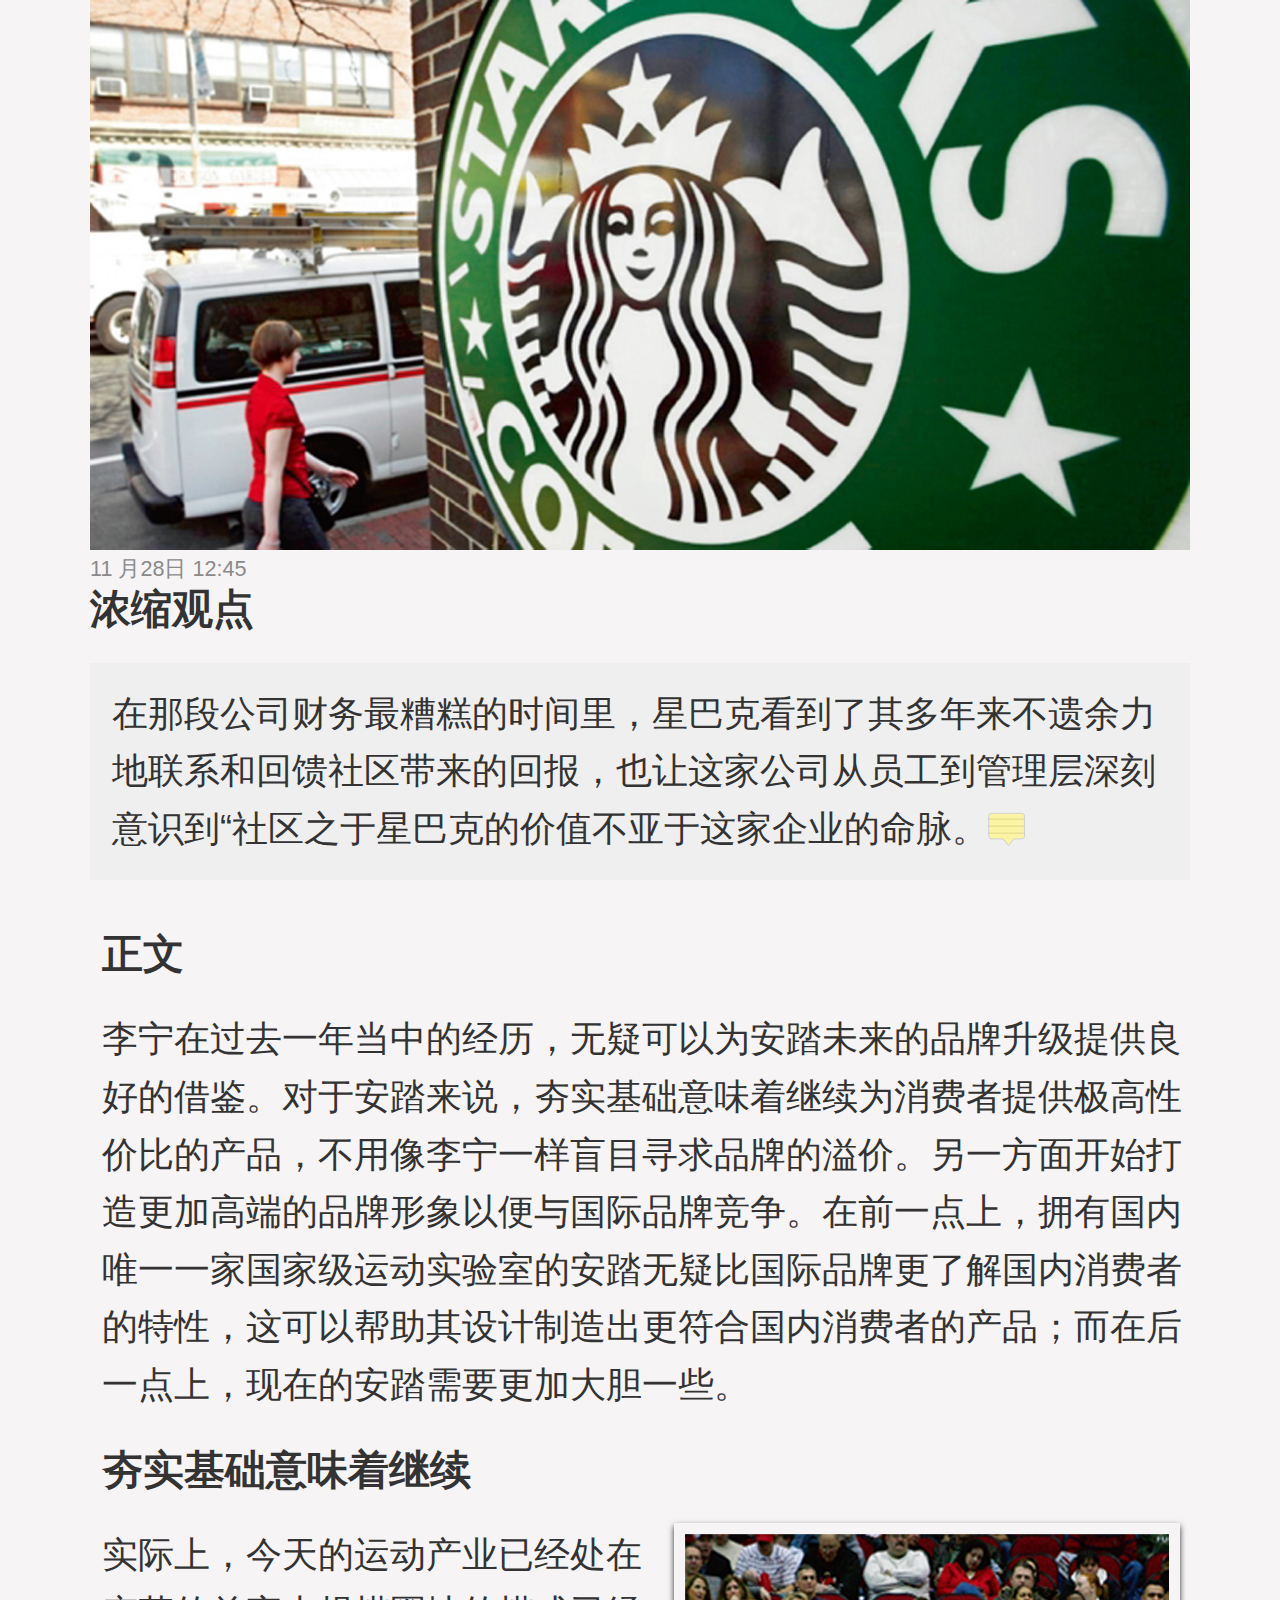
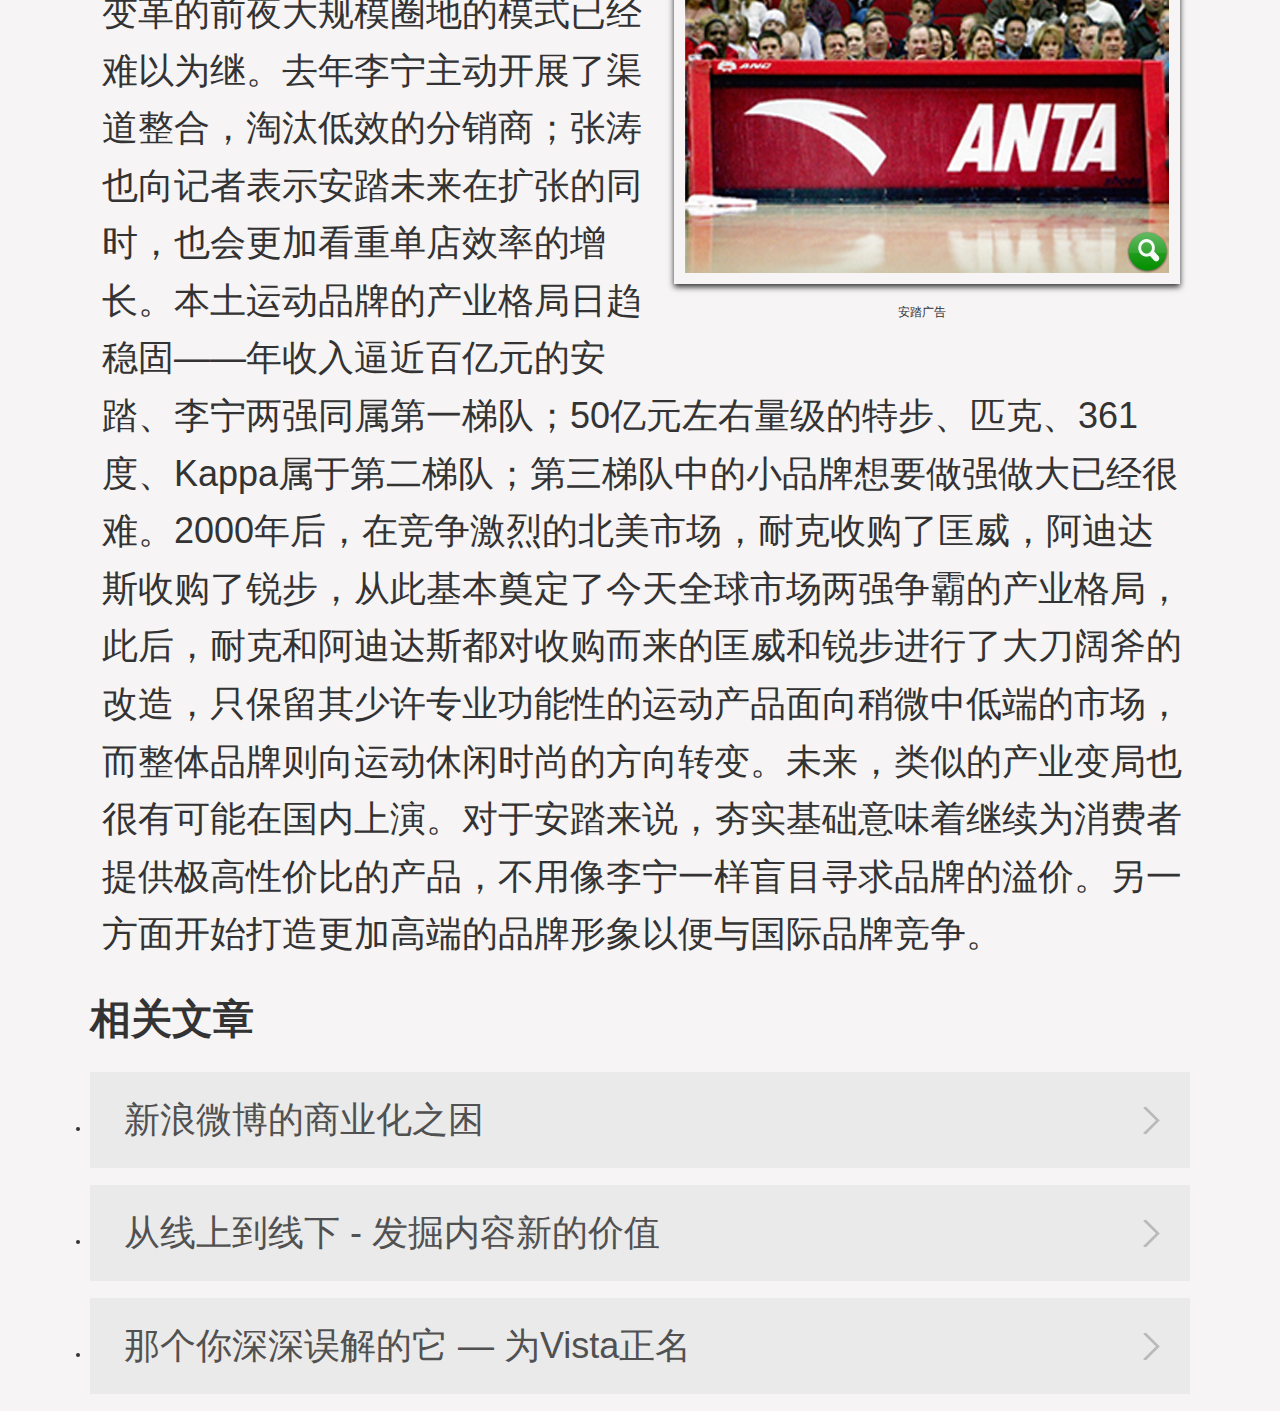
==== article for ipad/index.html @ aa581da0 "beta version release" ====
<!DOCTYPE HTML>
<html>
<head>
  <title></title>
  <link rel="stylesheet" href="style.css">
  <meta charset="UTF-8" />
  <meta name="viewport" content="width=device-width"> 
</head>
<body>
<!-- here start -->

<div class="article-content">
  <img src="images/img1.png" alt="" class="top-img">
  <div class="meta-time">11 月28日  12:45</div>
  
  <div class="viewpoint">
    <div class="strong">浓缩观点</div>
    <div class="viewpoint-text">在那段公司财务最糟糕的时间里，星巴克看到了其多年来不遗余力地联系和回馈社区带来的回报，也让这家公司从员工到管理层深刻意识到“社区之于星巴克的价值不亚于这家企业的命脉。
      <a href="##" class="share">share</a></div>
  </div>
  
  <div class="main-content">
    <div class="strong">正文</div>
    <div class="main-content-text">
      <p>李宁在过去一年当中的经历，无疑可以为安踏未来的品牌升级提供良好的借鉴。对于安踏来说，夯实基础意味着继续为消费者提供极高性价比的产品，不用像李宁一样盲目寻求品牌的溢价。另一方面开始打造更加高端的品牌形象以便与国际品牌竞争。在前一点上，拥有国内唯一一家国家级运动实验室的安踏无疑比国际品牌更了解国内消费者的特性，这可以帮助其设计制造出更符合国内消费者的产品；而在后一点上，现在的安踏需要更加大胆一些。</p>
      <strong>夯实基础意味着继续</strong>
      <div class="img-box">
        <div class="img-content">
          <img src="images/img2.png" alt="">
          <a href="##" class="more"></a>
        </div>
        <div class="img-des">安踏广告</div>
      </div>
      <p>实际上，今天的运动产业已经处在变革的前夜大规模圈地的模式已经难以为继。去年李宁主动开展了渠道整合，淘汰低效的分销商；张涛也向记者表示安踏未来在扩张的同时，也会更加看重单店效率的增长。本土运动品牌的产业格局日趋稳固——年收入逼近百亿元的安踏、李宁两强同属第一梯队；50亿元左右量级的特步、匹克、361度、Kappa属于第二梯队；第三梯队中的小品牌想要做强做大已经很难。2000年后，在竞争激烈的北美市场，耐克收购了匡威，阿迪达斯收购了锐步，从此基本奠定了今天全球市场两强争霸的产业格局，此后，耐克和阿迪达斯都对收购而来的匡威和锐步进行了大刀阔斧的改造，只保留其少许专业功能性的运动产品面向稍微中低端的市场，而整体品牌则向运动休闲时尚的方向转变。未来，类似的产业变局也很有可能在国内上演。对于安踏来说，夯实基础意味着继续为消费者提供极高性价比的产品，不用像李宁一样盲目寻求品牌的溢价。另一方面开始打造更加高端的品牌形象以便与国际品牌竞争。
</p>
    </div>
  </div>
  <div class="strong">相关文章</div>
  <ul class="related-article">
    <li><a href="##">新浪微博的商业化之困<i>></i></a></li>
    <li><a href="##">从线上到线下 - 发掘内容新的价值<i>></i></a></li>
    <li><a href="##">那个你深深误解的它 — 为Vista正名<i>></i></a></li>
  </ul>

</div>

<!-- here ends -->
</body>
</html>
---- article for ipad/style.css ----
body {
  margin: 0;
  font-family: "Helvetica Neue", Helvetica, Arial, sans-serif;
  font-size: 12px;
  color: #333333;
  background-color: #f6f4f5;
  width:1100px;
  margin:0 auto;
}


a {
  color: #0088cc;
  text-decoration: none;
}

a:hover {
  color: #005580;
  text-decoration: underline;
}






/* start here */


/*!
 * Bootstrap v2.0.4 base.css
 */

article,
aside,
details,
figcaption,
figure,
footer,
header,
hgroup,
nav,
section {
  display: block;
}

audio,
canvas,
video {
  display: inline-block;
  *display: inline;
  *zoom: 1;
}

audio:not([controls]) {
  display: none;
}

html {
  font-size: 100%;
  -webkit-text-size-adjust: 100%;
      -ms-text-size-adjust: 100%;
}

a:focus {
  outline: thin dotted #333;
  outline: 5px auto -webkit-focus-ring-color;
  outline-offset: -2px;
}

a:hover,
a:active {
  outline: 0;
}

sub,
sup {
  position: relative;
  font-size: 75%;
  line-height: 0;
  vertical-align: baseline;
}

sup {
  top: -0.5em;
}

sub {
  bottom: -0.25em;
}

img {
  max-width: 100%;
  vertical-align: middle;
  border: 0;
  -ms-interpolation-mode: bicubic;
}

#map_canvas img {
  max-width: none;
}

button,
input,
select,
textarea {
  margin: 0;
  font-size: 100%;
  vertical-align: middle;
}

button,
input {
  *overflow: visible;
  line-height: normal;
}

button::-moz-focus-inner,
input::-moz-focus-inner {
  padding: 0;
  border: 0;
}

button,
input[type="button"],
input[type="reset"],
input[type="submit"] {
  cursor: pointer;
  -webkit-appearance: button;
}

input[type="search"] {
  -webkit-box-sizing: content-box;
     -moz-box-sizing: content-box;
          box-sizing: content-box;
  -webkit-appearance: textfield;
}

input[type="search"]::-webkit-search-decoration,
input[type="search"]::-webkit-search-cancel-button {
  -webkit-appearance: none;
}

textarea {
  overflow: auto;
  vertical-align: top;
}

.clearfix {
  *zoom: 1;
}

.clearfix:before,
.clearfix:after {
  display: table;
  content: "";
}

.clearfix:after {
  clear: both;
}

.hide-text {
  font: 0/0 a;
  color: transparent;
  text-shadow: none;
  background-color: transparent;
  border: 0;
}

.input-block-level {
  display: block;
  width: 100%;
  min-height: 28px;
  -webkit-box-sizing: border-box;
     -moz-box-sizing: border-box;
      -ms-box-sizing: border-box;
          box-sizing: border-box;
}


.article-content{}
.article-content .top-img{width:100%;}
.article-content .meta-time{    color: #8A8A8A;
    font-size: 1.8em;
    line-height: 1.8em;}
.article-content .viewpoint{}
.article-content .strong{      font-size: 3.4em;
    font-weight: bolder;
    line-height: 100%;
    margin-bottom: 0.8em;}
.article-content .img-box{margin-bottom: 20px;    float: right;}

.article-content .img-box img{       box-shadow: 0 3px 6px rgba(0, 0, 0, 0.8);
    padding: 11px;
    width: 484px;}

.article-content .img-box .img-content{    margin: 0 0 20px 20px;
    position: relative;
    width: 516px;}
.article-content .img-box .more
    {        background: url("images/search.png") no-repeat scroll 0 0 transparent;
    bottom: 10px;
    height: 43px;
    position: absolute;
    right: 20px;
    width: 44px;}

.article-content .img-box .img-des{text-align: center;}
.article-content .viewpoint-text{    background-color: #EFEFEF;
    font-size: 3em;
    line-height: 160%;position: relative;
    margin-bottom: 1.5em;
    padding: 22px;}
.article-content .share{    background: url("images/share.png") no-repeat scroll 0 12px transparent;
    display: inline-block;
    position: absolute;
    text-indent: -9999px;
    width: 44px;}
.article-content .main-content{padding-left: 1em;}
.article-content .main-content p{    font-size: 3em;
    line-height: 160%;}
.article-content .main-content strong{    font-size: 3.4em;
    font-weight: bolder;
    line-height: 100%;display: inherit;
    margin-bottom: 0.8em;}
.article-content ul.related-article{padding-left: 1em;padding: 0;}
.article-content ul.related-article li a{     background: #EAEAEA;
    font-size: 3em;
    line-height: 100%;
    list-style: none outside none;
    margin-bottom: 17px;
    padding: 30px 0 30px 34px;position: relative;}
.article-content ul.related-article li a:hover{
  background:#ff2222;
  color: #ffffff;
}
.article-content ul.related-article li i{    background: url("images/arrow-r.png") no-repeat scroll right center transparent;
    position: absolute;
    right: 30px;
    text-indent: -9999px;
    width: 24px;
}
.article-content ul.related-article li a{
display: inherit;
color:#515151;
}
.article-content ul.related-article li a:hover{
text-decoration: none;
}
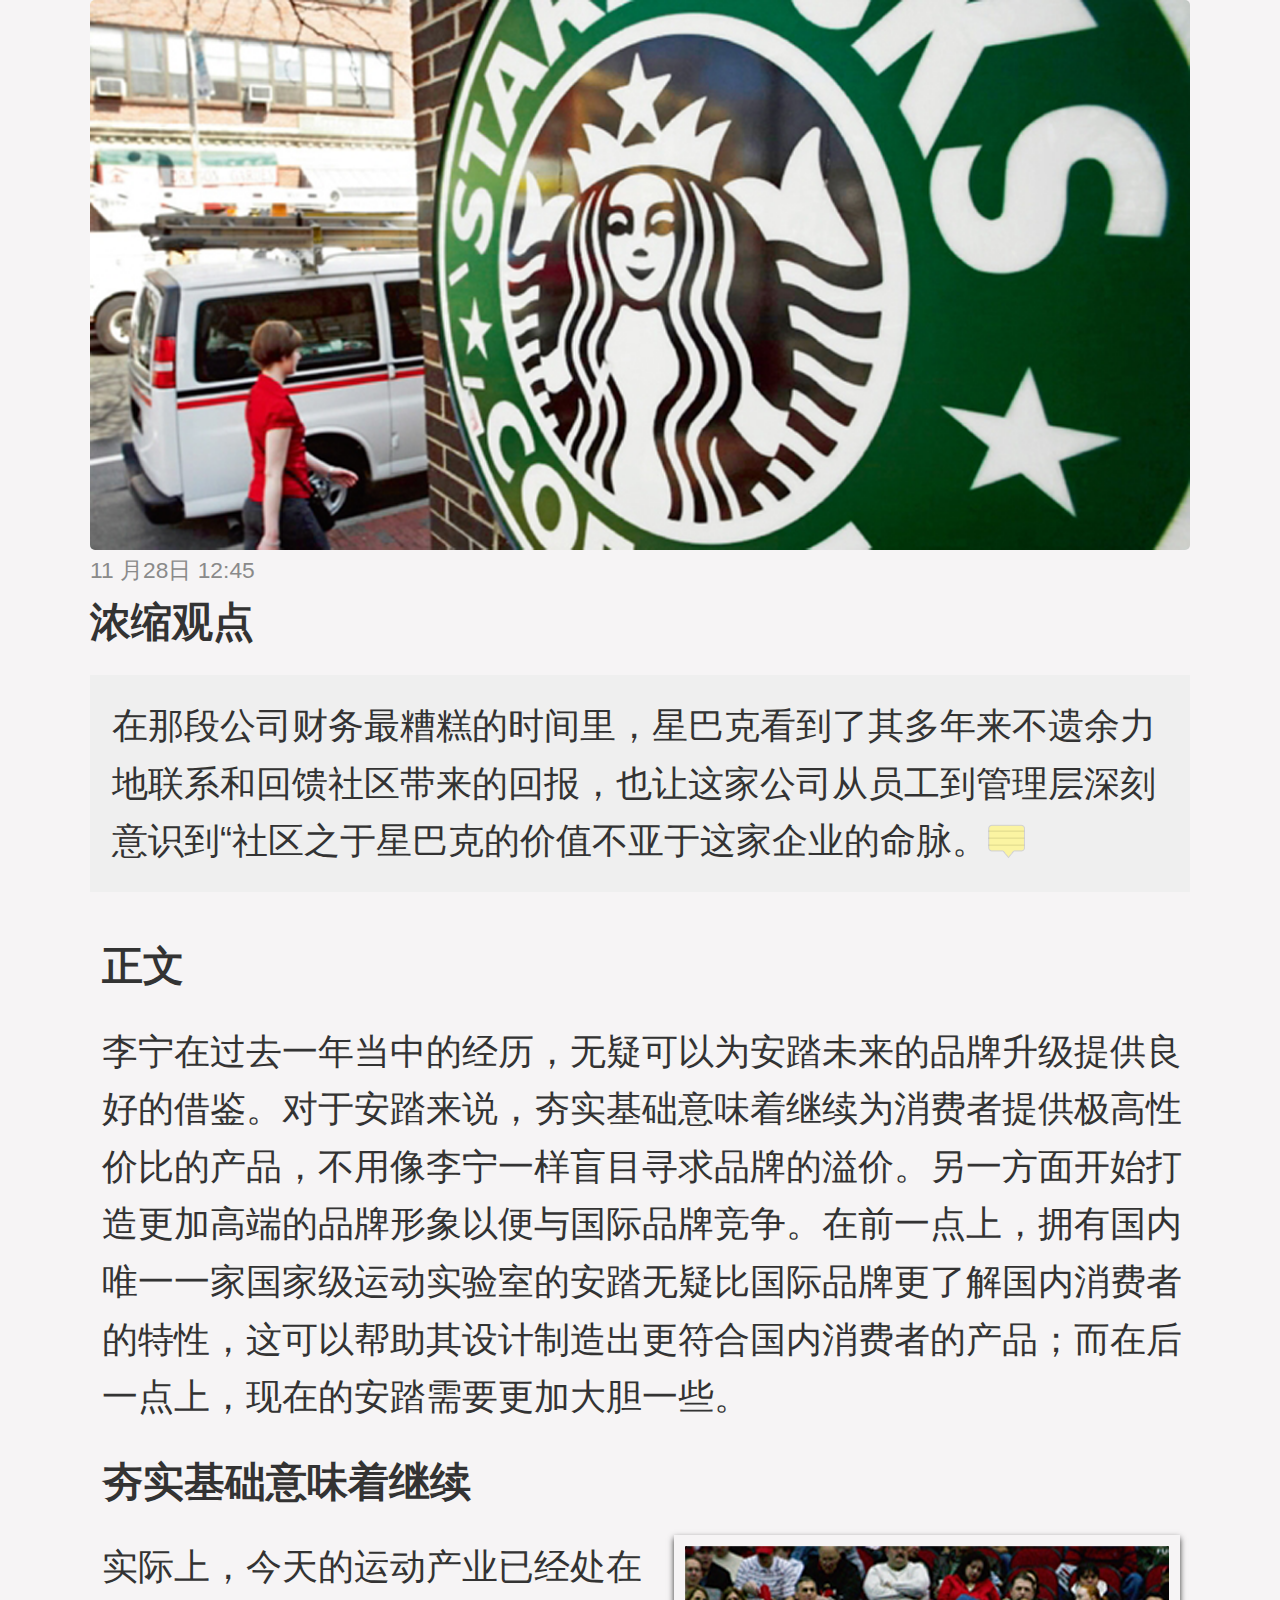
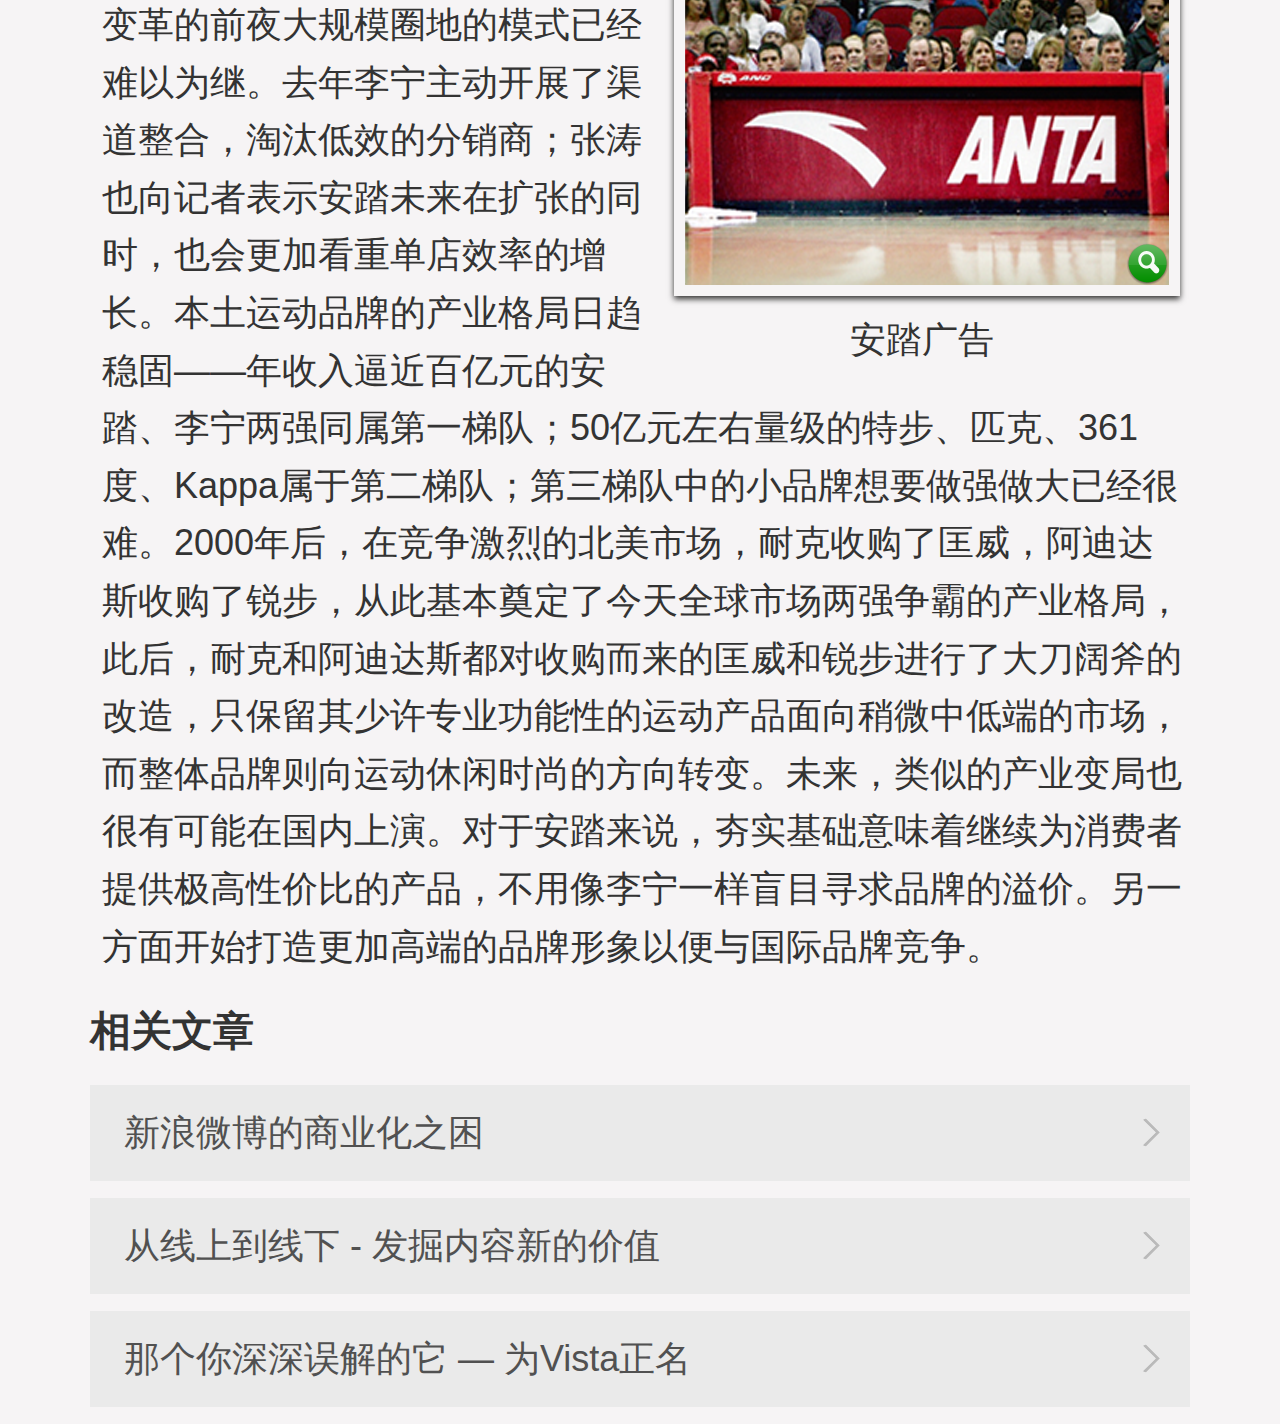
==== commit 8947fb0b: "beta 1.0" ====
--- a/article for ipad/index.html
+++ b/article for ipad/index.html
@@ -4,46 +4,62 @@
   <title></title>
   <link rel="stylesheet" href="style.css">
   <meta charset="UTF-8" />
-  <meta name="viewport" content="width=device-width"> 
-</head>
+  <meta name="viewport" content="width=device-width"></head>
 <body>
-<!-- here start -->
+  <!-- here start -->
 
-<div class="article-content">
-  <img src="images/img1.png" alt="" class="top-img">
-  <div class="meta-time">11 月28日  12:45</div>
-  
-  <div class="viewpoint">
-    <div class="strong">浓缩观点</div>
-    <div class="viewpoint-text">在那段公司财务最糟糕的时间里，星巴克看到了其多年来不遗余力地联系和回馈社区带来的回报，也让这家公司从员工到管理层深刻意识到“社区之于星巴克的价值不亚于这家企业的命脉。
-      <a href="##" class="share">share</a></div>
+  <div class="article-content">
+    <img src="images/img1.png" alt="" class="top-img">
+    <div class="meta-time">11 月28日 12:45</div>
+    <div class="viewpoint">
+      <div class="strong">浓缩观点</div>
+      <div class="viewpoint-text">
+        在那段公司财务最糟糕的时间里，星巴克看到了其多年来不遗余力地联系和回馈社区带来的回报，也让这家公司从员工到管理层深刻意识到“社区之于星巴克的价值不亚于这家企业的命脉。
+        <a href="##" class="share">share</a>
+      </div>
+    </div>
+    <div class="main-content">
+      <div class="strong">正文</div>
+      <div class="main-content-text">
+        <p>
+          李宁在过去一年当中的经历，无疑可以为安踏未来的品牌升级提供良好的借鉴。对于安踏来说，夯实基础意味着继续为消费者提供极高性价比的产品，不用像李宁一样盲目寻求品牌的溢价。另一方面开始打造更加高端的品牌形象以便与国际品牌竞争。在前一点上，拥有国内唯一一家国家级运动实验室的安踏无疑比国际品牌更了解国内消费者的特性，这可以帮助其设计制造出更符合国内消费者的产品；而在后一点上，现在的安踏需要更加大胆一些。
+        </p> <strong>夯实基础意味着继续</strong>
+
+        <div class="img-box">
+          <div class="img-content">
+            <img src="images/img2.png" alt="">
+            <a href="##" class="more"></a>
+          </div>
+          <div class="img-des">安踏广告</div>
+        </div>
+        
+        <p>
+          实际上，今天的运动产业已经处在变革的前夜大规模圈地的模式已经难以为继。去年李宁主动开展了渠道整合，淘汰低效的分销商；张涛也向记者表示安踏未来在扩张的同时，也会更加看重单店效率的增长。本土运动品牌的产业格局日趋稳固——年收入逼近百亿元的安踏、李宁两强同属第一梯队；50亿元左右量级的特步、匹克、361度、Kappa属于第二梯队；第三梯队中的小品牌想要做强做大已经很难。2000年后，在竞争激烈的北美市场，耐克收购了匡威，阿迪达斯收购了锐步，从此基本奠定了今天全球市场两强争霸的产业格局，此后，耐克和阿迪达斯都对收购而来的匡威和锐步进行了大刀阔斧的改造，只保留其少许专业功能性的运动产品面向稍微中低端的市场，而整体品牌则向运动休闲时尚的方向转变。未来，类似的产业变局也很有可能在国内上演。对于安踏来说，夯实基础意味着继续为消费者提供极高性价比的产品，不用像李宁一样盲目寻求品牌的溢价。另一方面开始打造更加高端的品牌形象以便与国际品牌竞争。
+        </p>
+      </div>
+    </div>
+    <div class="strong">相关文章</div>
+    <ul class="related-article">
+      <li>
+        <a href="##">
+          新浪微博的商业化之困 <i>></i>
+        </a>
+      </li>
+      <li>
+        <a href="##">
+          从线上到线下 - 发掘内容新的价值 <i>></i>
+        </a>
+      </li>
+      <li>
+        <a href="##">
+          那个你深深误解的它 — 为Vista正名
+          <i>></i>
+        </a>
+      </li>
+    </ul>
+
   </div>
-  
-  <div class="main-content">
-    <div class="strong">正文</div>
-    <div class="main-content-text">
-      <p>李宁在过去一年当中的经历，无疑可以为安踏未来的品牌升级提供良好的借鉴。对于安踏来说，夯实基础意味着继续为消费者提供极高性价比的产品，不用像李宁一样盲目寻求品牌的溢价。另一方面开始打造更加高端的品牌形象以便与国际品牌竞争。在前一点上，拥有国内唯一一家国家级运动实验室的安踏无疑比国际品牌更了解国内消费者的特性，这可以帮助其设计制造出更符合国内消费者的产品；而在后一点上，现在的安踏需要更加大胆一些。</p>
-      <strong>夯实基础意味着继续</strong>
-      <div class="img-box">
-        <div class="img-content">
-          <img src="images/img2.png" alt="">
-          <a href="##" class="more"></a>
-        </div>
-        <div class="img-des">安踏广告</div>
-      </div>
-      <p>实际上，今天的运动产业已经处在变革的前夜大规模圈地的模式已经难以为继。去年李宁主动开展了渠道整合，淘汰低效的分销商；张涛也向记者表示安踏未来在扩张的同时，也会更加看重单店效率的增长。本土运动品牌的产业格局日趋稳固——年收入逼近百亿元的安踏、李宁两强同属第一梯队；50亿元左右量级的特步、匹克、361度、Kappa属于第二梯队；第三梯队中的小品牌想要做强做大已经很难。2000年后，在竞争激烈的北美市场，耐克收购了匡威，阿迪达斯收购了锐步，从此基本奠定了今天全球市场两强争霸的产业格局，此后，耐克和阿迪达斯都对收购而来的匡威和锐步进行了大刀阔斧的改造，只保留其少许专业功能性的运动产品面向稍微中低端的市场，而整体品牌则向运动休闲时尚的方向转变。未来，类似的产业变局也很有可能在国内上演。对于安踏来说，夯实基础意味着继续为消费者提供极高性价比的产品，不用像李宁一样盲目寻求品牌的溢价。另一方面开始打造更加高端的品牌形象以便与国际品牌竞争。
-</p>
-    </div>
-  </div>
-  <div class="strong">相关文章</div>
-  <ul class="related-article">
-    <li><a href="##">新浪微博的商业化之困<i>></i></a></li>
-    <li><a href="##">从线上到线下 - 发掘内容新的价值<i>></i></a></li>
-    <li><a href="##">那个你深深误解的它 — 为Vista正名<i>></i></a></li>
-  </ul>
 
-</div>
-
-<!-- here ends -->
+  <!-- here ends -->
 </body>
 </html>--- a/article for ipad/style.css
+++ b/article for ipad/style.css
@@ -1,34 +1,12 @@
-body {
-  margin: 0;
-  font-family: "Helvetica Neue", Helvetica, Arial, sans-serif;
-  font-size: 12px;
-  color: #333333;
-  background-color: #f6f4f5;
-  width:1100px;
-  margin:0 auto;
-}
-
-
-a {
-  color: #0088cc;
-  text-decoration: none;
-}
-
-a:hover {
-  color: #005580;
-  text-decoration: underline;
-}
-
-
-
-
-
+body{margin:0;font-family:"Helvetica Neue",Helvetica,Arial,sans-serif;font-size:12px;color:#333333;background-color:#f6f4f5;width:1100px;margin:0 auto;}
+a{color:#0088cc;text-decoration:none;}
+a:hover{color:#005580;text-decoration:underline;}
 
 /* start here */
 
 
 /*!
- * Bootstrap v2.0.4 base.css
+ * Bootstrap v2.0.4 base.css for reset
  */
 
 article,
@@ -40,225 +18,63 @@
 header,
 hgroup,
 nav,
-section {
-  display: block;
-}
-
+section{display:block;}
 audio,
 canvas,
-video {
-  display: inline-block;
-  *display: inline;
-  *zoom: 1;
-}
-
-audio:not([controls]) {
-  display: none;
-}
-
-html {
-  font-size: 100%;
-  -webkit-text-size-adjust: 100%;
-      -ms-text-size-adjust: 100%;
-}
-
-a:focus {
-  outline: thin dotted #333;
-  outline: 5px auto -webkit-focus-ring-color;
-  outline-offset: -2px;
-}
-
+video{display:inline-block;*display:inline;*zoom:1;}
+audio:not([controls]){display:none;}
+html{font-size:100%;-webkit-text-size-adjust:100%;-ms-text-size-adjust:100%;}
+a:focus{outline:thin dotted #333;outline:5px auto -webkit-focus-ring-color;outline-offset:-2px;}
 a:hover,
-a:active {
-  outline: 0;
-}
-
+a:active{outline:0;}
 sub,
-sup {
-  position: relative;
-  font-size: 75%;
-  line-height: 0;
-  vertical-align: baseline;
-}
-
-sup {
-  top: -0.5em;
-}
-
-sub {
-  bottom: -0.25em;
-}
-
-img {
-  max-width: 100%;
-  vertical-align: middle;
-  border: 0;
-  -ms-interpolation-mode: bicubic;
-}
-
-#map_canvas img {
-  max-width: none;
-}
-
+sup{position:relative;font-size:75%;line-height:0;vertical-align:baseline;}
+sup{top:-0.5em;}
+sub{bottom:-0.25em;}
+img{max-width:100%;vertical-align:middle;border:0;-ms-interpolation-mode:bicubic;}
+#map_canvas img{max-width:none;}
 button,
 input,
 select,
-textarea {
-  margin: 0;
-  font-size: 100%;
-  vertical-align: middle;
-}
-
+textarea{margin:0;font-size:100%;vertical-align:middle;}
 button,
-input {
-  *overflow: visible;
-  line-height: normal;
-}
-
+input{*overflow:visible;line-height:normal;}
 button::-moz-focus-inner,
-input::-moz-focus-inner {
-  padding: 0;
-  border: 0;
-}
-
+input::-moz-focus-inner{padding:0;border:0;}
 button,
 input[type="button"],
 input[type="reset"],
-input[type="submit"] {
-  cursor: pointer;
-  -webkit-appearance: button;
-}
-
-input[type="search"] {
-  -webkit-box-sizing: content-box;
-     -moz-box-sizing: content-box;
-          box-sizing: content-box;
-  -webkit-appearance: textfield;
-}
-
+input[type="submit"]{cursor:pointer;-webkit-appearance:button;}
+input[type="search"]{-webkit-box-sizing:content-box;-moz-box-sizing:content-box;box-sizing:content-box;-webkit-appearance:textfield;}
 input[type="search"]::-webkit-search-decoration,
-input[type="search"]::-webkit-search-cancel-button {
-  -webkit-appearance: none;
-}
-
-textarea {
-  overflow: auto;
-  vertical-align: top;
-}
-
-.clearfix {
-  *zoom: 1;
-}
-
+input[type="search"]::-webkit-search-cancel-button{-webkit-appearance:none;}
+textarea{overflow:auto;vertical-align:top;}
+.clearfix{*zoom:1;}
 .clearfix:before,
-.clearfix:after {
-  display: table;
-  content: "";
-}
-
-.clearfix:after {
-  clear: both;
-}
-
-.hide-text {
-  font: 0/0 a;
-  color: transparent;
-  text-shadow: none;
-  background-color: transparent;
-  border: 0;
-}
-
-.input-block-level {
-  display: block;
-  width: 100%;
-  min-height: 28px;
-  -webkit-box-sizing: border-box;
-     -moz-box-sizing: border-box;
-      -ms-box-sizing: border-box;
-          box-sizing: border-box;
-}
+.clearfix:after{display:table;content:"";}
+.clearfix:after{clear:both;}
+.hide-text{font:0/0 a;color:transparent;text-shadow:none;background-color:transparent;border:0;}
+.input-block-level{display:block;width:100%;min-height:28px;-webkit-box-sizing:border-box;-moz-box-sizing:border-box;-ms-box-sizing:border-box;box-sizing:border-box;}
 
 
-.article-content{}
-.article-content .top-img{width:100%;}
-.article-content .meta-time{    color: #8A8A8A;
-    font-size: 1.8em;
-    line-height: 1.8em;}
+/* main css start */
+.article-content .top-img{width:100%;border-radius: 5px 5px 5px 5px;}
+.article-content .meta-time{color: #8A8A8A;font-size: 1.9em;line-height: 1.8em;margin-bottom: 10px;}
 .article-content .viewpoint{}
-.article-content .strong{      font-size: 3.4em;
-    font-weight: bolder;
-    line-height: 100%;
-    margin-bottom: 0.8em;}
-.article-content .img-box{margin-bottom: 20px;    float: right;}
-
-.article-content .img-box img{       box-shadow: 0 3px 6px rgba(0, 0, 0, 0.8);
-    padding: 11px;
-    width: 484px;}
-
-.article-content .img-box .img-content{    margin: 0 0 20px 20px;
-    position: relative;
-    width: 516px;}
-.article-content .img-box .more
-    {        background: url("images/search.png") no-repeat scroll 0 0 transparent;
-    bottom: 10px;
-    height: 43px;
-    position: absolute;
-    right: 20px;
-    width: 44px;}
-
-.article-content .img-box .img-des{text-align: center;}
-.article-content .viewpoint-text{    background-color: #EFEFEF;
-    font-size: 3em;
-    line-height: 160%;position: relative;
-    margin-bottom: 1.5em;
-    padding: 22px;}
-.article-content .share{    background: url("images/share.png") no-repeat scroll 0 12px transparent;
-    display: inline-block;
-    position: absolute;
-    text-indent: -9999px;
-    width: 44px;}
-.article-content .main-content{padding-left: 1em;}
-.article-content .main-content p{    font-size: 3em;
-    line-height: 160%;}
-.article-content .main-content strong{    font-size: 3.4em;
-    font-weight: bolder;
-    line-height: 100%;display: inherit;
-    margin-bottom: 0.8em;}
-.article-content ul.related-article{padding-left: 1em;padding: 0;}
-.article-content ul.related-article li a{     background: #EAEAEA;
-    font-size: 3em;
-    line-height: 100%;
-    list-style: none outside none;
-    margin-bottom: 17px;
-    padding: 30px 0 30px 34px;position: relative;}
-.article-content ul.related-article li a:hover{
-  background:#ff2222;
-  color: #ffffff;
-}
-.article-content ul.related-article li i{    background: url("images/arrow-r.png") no-repeat scroll right center transparent;
-    position: absolute;
-    right: 30px;
-    text-indent: -9999px;
-    width: 24px;
-}
-.article-content ul.related-article li a{
-display: inherit;
-color:#515151;
-}
-.article-content ul.related-article li a:hover{
-text-decoration: none;
-}
-
-
-
-
-
-
-
-
-
-
-
-
-
-
+.article-content .strong{font-size:3.4em;font-weight:bolder;line-height:100%;margin-bottom:0.8em;}
+.article-content .img-box{margin-bottom:20px;float:right;}
+.article-content .img-box img{box-shadow:0 3px 6px rgba(0,0,0,0.8);padding:11px;width:484px;}
+.article-content .img-box .img-content{margin:0 0 20px 20px;position:relative;width:516px;}
+.article-content .img-box .more{background:url("images/search.png") no-repeat scroll 0 0 transparent;bottom:10px;height:43px;position:absolute;right:20px;width:44px;}
+.article-content .img-box .img-des{text-align:center;font-size:3em;}
+.article-content .viewpoint-text{background-color:#EFEFEF;font-size:3em;line-height:160%;position:relative;margin-bottom:1.5em;padding:22px;}
+.article-content .share{background:url("images/share.png") no-repeat scroll 0 12px transparent;display:inline-block;position:absolute;text-indent:-9999px;width:44px;}
+.article-content .main-content{padding-left:1em;}
+.article-content .main-content p{font-size:3em;line-height:160%;}
+.article-content .main-content strong{font-size:3.4em;font-weight:bolder;line-height:100%;display:inherit;margin-bottom:0.8em;}
+.article-content ul.related-article{padding-left:1em;padding:0;}
+.article-content ul.related-article li{list-style:none outside none;}
+.article-content ul.related-article li:hover{background:#dbdbdb;color:#ffffff;}
+.article-content ul.related-article li i{background:url("images/arrow-r.png") no-repeat scroll right center transparent;position:absolute;right:30px;text-indent:-9999px;width:24px;}
+.article-content ul.related-article li a{background:#EAEAEA;font-size:3em;line-height:100%;display:inherit;color:#515151;margin-bottom:17px;padding:30px 0 30px 34px;position:relative;}
+.article-content ul.related-article li a:hover{background:#dbdbdb;text-decoration:none;}
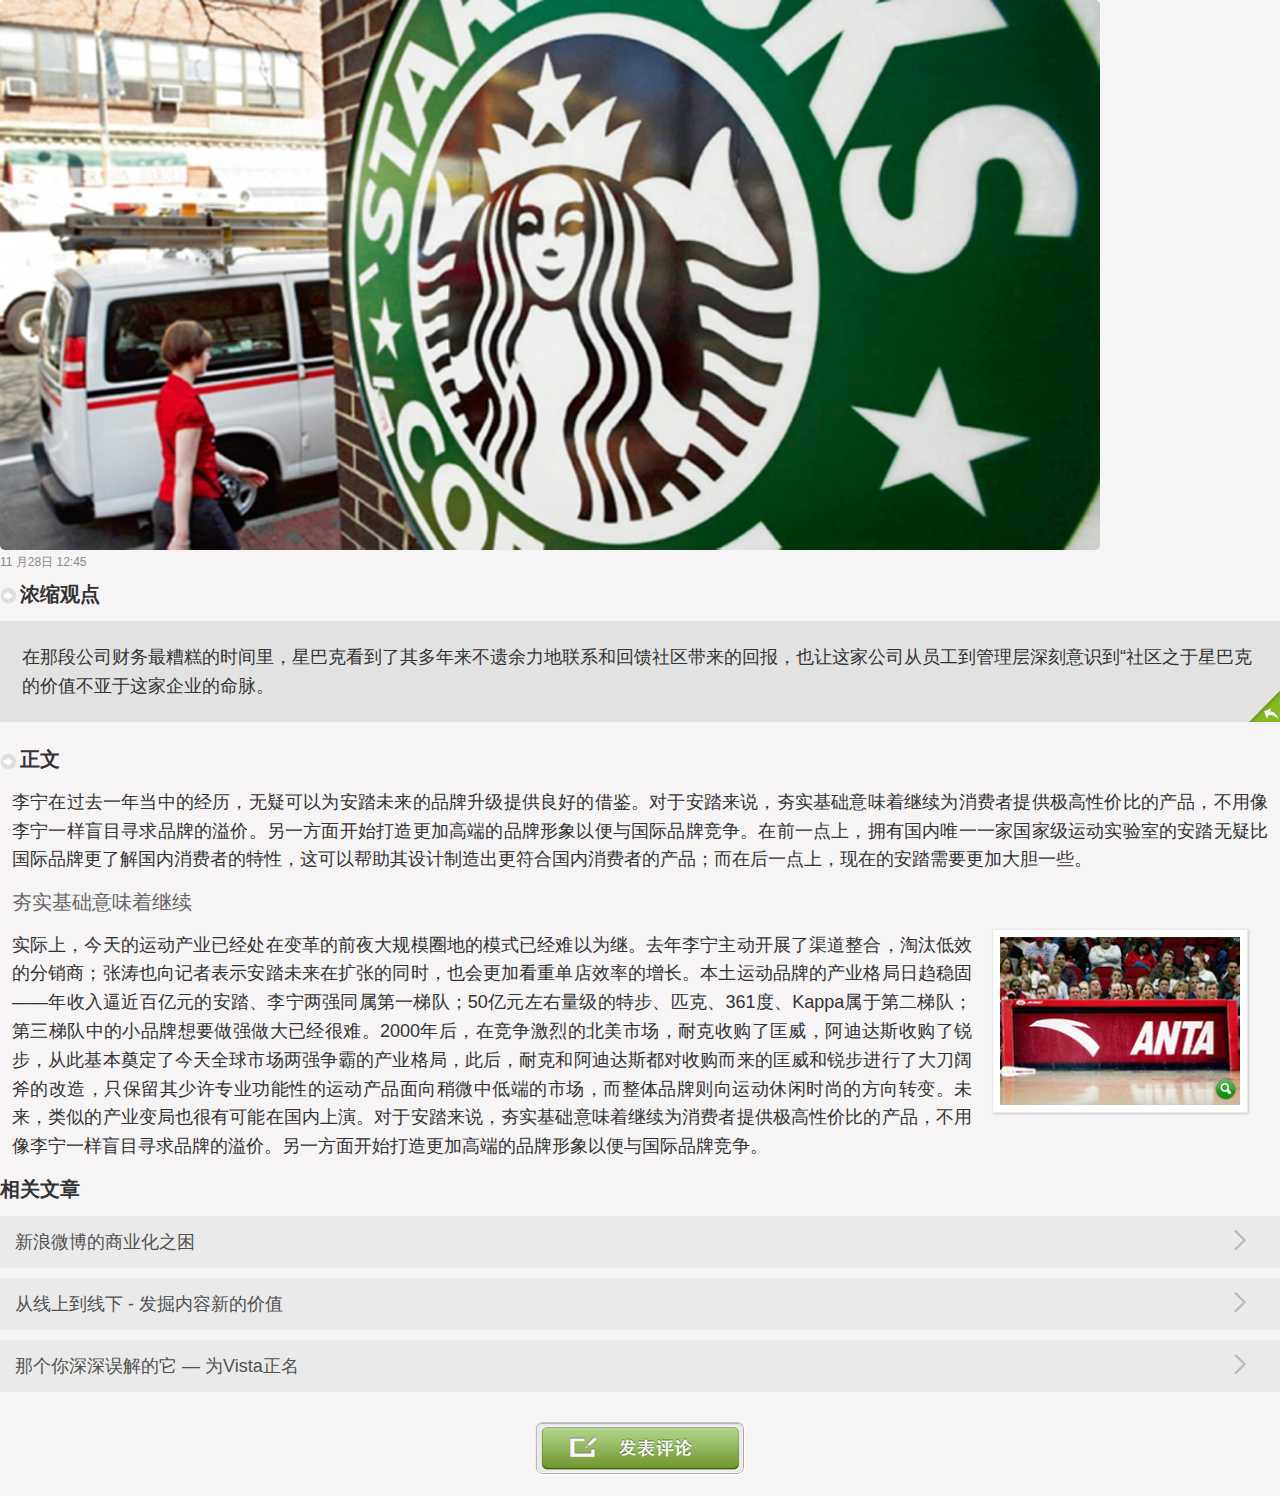
==== commit 36d960d5: "submit ipad-v8" ====
--- a/article for ipad/index.html
+++ b/article for ipad/index.html
@@ -4,7 +4,7 @@
   <title></title>
   <link rel="stylesheet" href="style.css">
   <meta charset="UTF-8" />
-  <meta name="viewport" content="width=device-width"></head>
+</head>
 <body>
   <!-- here start -->
 
@@ -12,14 +12,14 @@
     <img src="images/img1.png" alt="" class="top-img">
     <div class="meta-time">11 月28日 12:45</div>
     <div class="viewpoint">
-      <div class="strong">浓缩观点</div>
+      <div class="strong title-arrow">浓缩观点</div>
       <div class="viewpoint-text">
         在那段公司财务最糟糕的时间里，星巴克看到了其多年来不遗余力地联系和回馈社区带来的回报，也让这家公司从员工到管理层深刻意识到“社区之于星巴克的价值不亚于这家企业的命脉。
         <a href="##" class="share">share</a>
       </div>
     </div>
     <div class="main-content">
-      <div class="strong">正文</div>
+      <div class="strong title-arrow">正文</div>
       <div class="main-content-text">
         <p>
           李宁在过去一年当中的经历，无疑可以为安踏未来的品牌升级提供良好的借鉴。对于安踏来说，夯实基础意味着继续为消费者提供极高性价比的产品，不用像李宁一样盲目寻求品牌的溢价。另一方面开始打造更加高端的品牌形象以便与国际品牌竞争。在前一点上，拥有国内唯一一家国家级运动实验室的安踏无疑比国际品牌更了解国内消费者的特性，这可以帮助其设计制造出更符合国内消费者的产品；而在后一点上，现在的安踏需要更加大胆一些。
@@ -30,7 +30,6 @@
             <img src="images/img2.png" alt="">
             <a href="##" class="more"></a>
           </div>
-          <div class="img-des">安踏广告</div>
         </div>
         
         <p>
@@ -41,23 +40,16 @@
     <div class="strong">相关文章</div>
     <ul class="related-article">
       <li>
-        <a href="##">
-          新浪微博的商业化之困 <i>></i>
-        </a>
+          <a href="">新浪微博的商业化之困 <i>></i></a>
       </li>
       <li>
-        <a href="##">
-          从线上到线下 - 发掘内容新的价值 <i>></i>
-        </a>
+          <a href="">从线上到线下 - 发掘内容新的价值 <i>></i></a>
       </li>
       <li>
-        <a href="##">
-          那个你深深误解的它 — 为Vista正名
-          <i>></i>
-        </a>
+          <a href="">那个你深深误解的它 — 为Vista正名<i>></i></a>
       </li>
     </ul>
-
+    <a href="##" class="submit-btn"></a>
   </div>
 
   <!-- here ends -->
--- a/article for ipad/style.css
+++ b/article for ipad/style.css
@@ -1,4 +1,4 @@
-body{margin:0;font-family:"Helvetica Neue",Helvetica,Arial,sans-serif;font-size:12px;color:#333333;background-color:#f6f4f5;width:1100px;margin:0 auto;}
+body{margin:0;font-family:"Helvetica Neue",Helvetica,Arial,sans-serif;font-size:12px;color:#333333;background-color:#f6f4f5;margin:0 auto;}
 a{color:#0088cc;text-decoration:none;}
 a:hover{color:#005580;text-decoration:underline;}
 
@@ -56,25 +56,39 @@
 .hide-text{font:0/0 a;color:transparent;text-shadow:none;background-color:transparent;border:0;}
 .input-block-level{display:block;width:100%;min-height:28px;-webkit-box-sizing:border-box;-moz-box-sizing:border-box;-ms-box-sizing:border-box;box-sizing:border-box;}
 
-
 /* main css start */
-.article-content .top-img{width:100%;border-radius: 5px 5px 5px 5px;}
-.article-content .meta-time{color: #8A8A8A;font-size: 1.9em;line-height: 1.8em;margin-bottom: 10px;}
+.article-content .top-img{width:100%;border-radius: 5px 5px 5px 5px;width: 1100px;height: 550px;}
+.article-content .meta-time{color: #8A8A8A;font-size: 1em;line-height: 2em;margin-bottom: 10px;}
 .article-content .viewpoint{}
-.article-content .strong{font-size:3.4em;font-weight:bolder;line-height:100%;margin-bottom:0.8em;}
-.article-content .img-box{margin-bottom:20px;float:right;}
-.article-content .img-box img{box-shadow:0 3px 6px rgba(0,0,0,0.8);padding:11px;width:484px;}
-.article-content .img-box .img-content{margin:0 0 20px 20px;position:relative;width:516px;}
-.article-content .img-box .more{background:url("images/search.png") no-repeat scroll 0 0 transparent;bottom:10px;height:43px;position:absolute;right:20px;width:44px;}
-.article-content .img-box .img-des{text-align:center;font-size:3em;}
-.article-content .viewpoint-text{background-color:#EFEFEF;font-size:3em;line-height:160%;position:relative;margin-bottom:1.5em;padding:22px;}
-.article-content .share{background:url("images/share.png") no-repeat scroll 0 12px transparent;display:inline-block;position:absolute;text-indent:-9999px;width:44px;}
-.article-content .main-content{padding-left:1em;}
-.article-content .main-content p{font-size:3em;line-height:160%;}
-.article-content .main-content strong{font-size:3.4em;font-weight:bolder;line-height:100%;display:inherit;margin-bottom:0.8em;}
+.article-content .strong{font-size:1.7em;font-weight:bolder;line-height:100%;margin-bottom:0.8em;}
+.article-content .img-box{float:right;}
+.article-content .img-box img{width: 240px;}
+.article-content .img-box .img-content{box-shadow: 1px 1px 2px #CCCCCC;border:1px solid #ece9ea;background-color: #FFF;margin: 0 20px 10px;padding:7px;position: relative;width: 240px;}
+.article-content .img-box .more{background:url("images/search.png") no-repeat scroll right bottom transparent;bottom:12px;height:43px;position:absolute;right:10px;width:44px;}
+.article-content .title-arrow{background:url("images/title-arrow.png") no-repeat scroll left bottom transparent;padding-left: 20px;}
+.article-content .img-box .img-des{text-align:center;font-size:1.5em;}
+.article-content .viewpoint-text{background-color:#e2e2e2;font-size:1.5em;line-height:160%;position:relative;margin-bottom:1.5em;padding:22px;}
+.article-content .share{position: absolute;right: 0;bottom: 0; background:url("images/share.png") no-repeat scroll right bottom transparent;display:inline-block;vertical-align: middle;text-indent:-9999px;width:37px;height:35px;}
+.article-content .main-content{}
+.article-content .main-content-text{padding-left:1em;padding-right:1em;}
+.article-content .main-content p{font-size:1.5em;line-height:160%;text-align: justify;}
+.article-content .main-content strong{color:#666;font-size:1.7em;font-weight:normal;line-height:100%;display:inherit;margin-bottom:0.8em;}
 .article-content ul.related-article{padding-left:1em;padding:0;}
 .article-content ul.related-article li{list-style:none outside none;}
-.article-content ul.related-article li:hover{background:#dbdbdb;color:#ffffff;}
-.article-content ul.related-article li i{background:url("images/arrow-r.png") no-repeat scroll right center transparent;position:absolute;right:30px;text-indent:-9999px;width:24px;}
-.article-content ul.related-article li a{background:#EAEAEA;font-size:3em;line-height:100%;display:inherit;color:#515151;margin-bottom:17px;padding:30px 0 30px 34px;position:relative;}
-.article-content ul.related-article li a:hover{background:#dbdbdb;text-decoration:none;}
+.article-content ul.related-article li a:hover{text-decoration: none;background:#dbdbdb;color:#ffffff;}
+.article-content ul.related-article li i{background:url("images/arrow-r.png") no-repeat scroll right center transparent;height: 22px;position: absolute;right: 30px;text-indent: -9999px;top: 13px;width: 22px;}
+.article-content ul.related-article li a{border-radius: 3px 3px 3px 3px;background: none repeat scroll 0 0 #EAEAEA;color: #515151;cursor: pointer;display: inherit;font-size: 1.5em;line-height: 18px;margin-bottom: 10px;padding: 17px 15px;position: relative;}
+.article-content .submit-btn{background:url("images/submit-btn.png") no-repeat scroll center center transparent;cursor: pointer;display: block;height: 54px;margin: 30px auto 20px;width: 211px;}
+.article-content .submit-btn:hover{background-image:url("images/submit-btn-hover.png");}
+
+/* for Retina */
+@media only screen and (-webkit-min-device-pixel-ratio: 1.5),
+only screen and (min--moz-device-pixel-ratio: 1.5),
+only screen and (min-resolution: 240dpi) {
+.article-content .img-box .more{background-size: 22px 22px;background-image: url(images/search-x2.png);}
+.article-content .share{background-size: 22px 22px;background-image: url(images/share-x2.png);}
+.article-content ul.related-article li i{background-size: 22px 22px;background-image: url(images/arrow-r-x2.png);}
+.article-content .submit-btn{background-size: 211px 54px;background-image: url(images/submit-btn-x2.png);}
+.article-content .submit-btn:hover{background-size: 211px 54px;background-image:url("images/submit-btn-hover-x2.png");}
+.article-content .title-arrow{background-size: 31px 31px;background-image:url("images/title-arrow-x2.png");}
+}